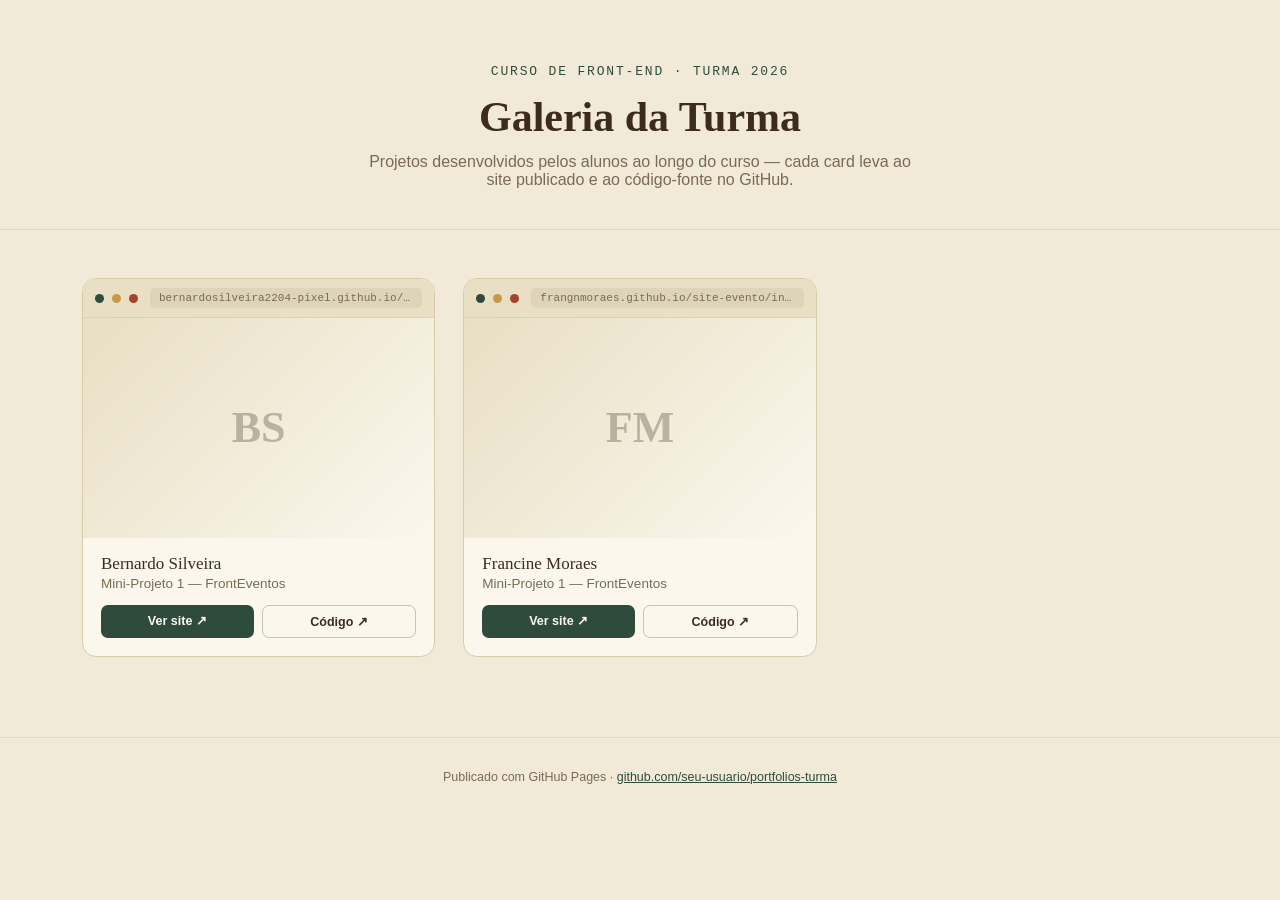
==== aroma-cafe.html @ 8d53fb56 "Add files via upload" ====
<!DOCTYPE html>
<html lang="pt-BR">
<head>
<meta charset="UTF-8">
<meta name="viewport" content="width=device-width, initial-scale=1">
<title>Galeria da Turma — Projetos dos Alunos</title>
<style>
  :root{
    --navy: #F1EAD9;
    --panel: #FBF7ED;
    --code-bg: #E8DFC4;
    --border-soft: #D8CBA8;
    --cyan: #2F4B3C;
    --teal: #A6432E;
    --yellow: #C79A4B;
    --rose: #2F4B3C;
    --ink: #3D2B1F;
    --ink-soft: #7A6A54;
  }
  *{box-sizing:border-box;}
  body{
    margin:0;
    background:var(--navy);
    color:var(--ink);
    font-family:'Calibri','Segoe UI',Arial,sans-serif;
  }
  .hero{
    padding:64px 40px 40px 40px;
    text-align:center;
    border-bottom:1px solid rgba(61,43,31,.1);
  }
  .hero .eyebrow{
    font-family:'Courier New',monospace;
    font-size:13px;
    letter-spacing:.14em;
    text-transform:uppercase;
    color:var(--cyan);
    margin-bottom:14px;
  }
  .hero h1{
    font-family:'Cambria',Georgia,serif;
    font-size:42px;
    margin:0 0 12px 0;
  }
  .hero p{
    color:var(--ink-soft);
    font-size:16px;
    max-width:560px;
    margin:0 auto;
  }
  .grid{
    max-width:1180px;
    margin:0 auto;
    padding:48px 32px 80px 32px;
    display:grid;
    grid-template-columns:repeat(auto-fill, minmax(300px, 1fr));
    gap:28px;
  }
  .card{
    background:var(--panel);
    border-radius:14px;
    overflow:hidden;
    border:1px solid var(--border-soft);
    transition:transform .18s ease, box-shadow .18s ease;
  }
  .card:hover{
    transform:translateY(-4px);
    box-shadow:0 14px 30px rgba(61,43,31,.14);
  }
  .browser-chrome{
    background:var(--code-bg);
    padding:9px 12px;
    display:flex;
    align-items:center;
    gap:8px;
    border-bottom:1px solid rgba(61,43,31,.08);
  }
  .dot{ width:9px; height:9px; border-radius:50%; }
  .dot.r{ background:var(--rose); }
  .dot.y{ background:var(--yellow); }
  .dot.g{ background:var(--teal); }
  .addr{
    flex:1;
    background:rgba(61,43,31,.06);
    border-radius:5px;
    font-family:'Courier New',monospace;
    font-size:11px;
    color:var(--ink-soft);
    padding:4px 9px;
    white-space:nowrap;
    overflow:hidden;
    text-overflow:ellipsis;
    margin-left:4px;
  }
  .preview{
    position:relative;
    width:100%;
    aspect-ratio:16/10;
    background:linear-gradient(135deg, var(--code-bg), var(--panel));
    overflow:hidden;
  }
  .preview img{
    width:100%;
    height:100%;
    object-fit:cover;
    object-position:top;
    display:block;
  }
  .fallback{
    position:absolute;
    inset:0;
    display:flex;
    align-items:center;
    justify-content:center;
    font-family:'Cambria',Georgia,serif;
    font-size:44px;
    font-weight:700;
    color:rgba(61,43,31,.3);
  }
  .info{ padding:16px 18px 18px 18px; }
  .info .name{
    font-family:'Cambria',Georgia,serif;
    font-size:17px;
    margin:0 0 2px 0;
  }
  .info .proj{
    color:var(--ink-soft);
    font-size:13.5px;
    margin:0 0 14px 0;
  }
  .links{ display:flex; gap:8px; }
  .links a{
    flex:1;
    text-align:center;
    text-decoration:none;
    font-size:12.5px;
    font-weight:700;
    padding:8px 10px;
    border-radius:7px;
    font-family:'Calibri','Segoe UI',Arial,sans-serif;
  }
  .btn-live{ background:var(--cyan); color:#FBF7ED; }
  .btn-live:hover{ filter:brightness(1.15); }
  .btn-code{ background:transparent; color:var(--ink); border:1px solid rgba(61,43,31,.25); }
  .btn-code:hover{ border-color:var(--ink); }
  .footer{
    text-align:center;
    padding:32px;
    color:var(--ink-soft);
    font-size:12.5px;
    border-top:1px solid rgba(61,43,31,.1);
  }
  .footer a{ color:var(--cyan); }
</style>
</head>
<body>

<div class="hero">
  <div class="eyebrow">Curso de Front-End · Turma 2026</div>
  <h1>Galeria da Turma</h1>
  <p>Projetos desenvolvidos pelos alunos ao longo do curso — cada card leva ao site publicado e ao código-fonte no GitHub.</p>
</div>

<div class="grid" id="gallery"></div>

<div class="footer">
  Publicado com GitHub Pages · <a href="#">github.com/seu-usuario/portfolios-turma</a>
</div>

<script>
  // ======================================================
  // EDITE AQUI: um objeto por aluno.
  // - name: nome do aluno
  // - project: título do projeto (ex: "Mini-Projeto 1 — FrontConf")
  // - liveUrl: link do site publicado (GitHub Pages do aluno)
  // - repoUrl: link do repositório no GitHub
  // - previewImg: opcional. Se deixar em branco, a galeria gera
  //   um preview automático a partir do liveUrl.
  // ======================================================
  const students = [
    {
      name: "Bernardo Silveira",
      project: "Mini-Projeto 1 — FrontEventos",
      liveUrl: "https://bernardosilveira2204-pixel.github.io/site-evento/",
      repoUrl: "https://github.com/bernardosilveira2204-pixel/site-evento",
      previewImg: ""
    },
    {
      name: "Francine Moraes",
      project: "Mini-Projeto 1 — FrontEventos",
      liveUrl: "https://frangnmoraes.github.io/site-evento/index.html",
      repoUrl: "https://github.com/frangnmoraes/site-evento",
      previewImg: ""
    }
  ];

  const accentClasses = ["r","y","g"];

  function screenshotUrl(liveUrl){
    // Serviço gratuito de captura de tela automática (sem chave de API).
    // Limite do plano gratuito: 50 capturas por dia — em turmas maiores,
    // ou após muitos recarregamentos, prefira usar previewImg com um print manual.
    return `https://api.microlink.io/?url=${encodeURIComponent(liveUrl)}&meta=false&screenshot=&embed=screenshot.url`;
  }

  function shortUrl(url){
    return url.replace(/^https?:\/\//,'');
  }

  function initials(name){
    return name.split(" ").map(p=>p[0]).slice(0,2).join("").toUpperCase();
  }

  const gallery = document.getElementById("gallery");

  students.forEach((s, i)=>{
    const img = s.previewImg || screenshotUrl(s.liveUrl);
    const dotColor = accentClasses[i % accentClasses.length];

    const card = document.createElement("div");
    card.className = "card";
    card.innerHTML = `
      <div class="browser-chrome">
        <span class="dot r"></span><span class="dot y"></span><span class="dot g"></span>
        <div class="addr">${shortUrl(s.liveUrl)}</div>
      </div>
      <div class="preview">
        <div class="fallback" style="background:linear-gradient(135deg, var(--code-bg), var(--panel));">${initials(s.name)}</div>
        <img src="${img}" alt="Preview de ${s.project}" loading="lazy"
             onerror="this.style.display='none'">
      </div>
      <div class="info">
        <p class="name">${s.name}</p>
        <p class="proj">${s.project}</p>
        <div class="links">
          <a class="btn-live" href="${s.liveUrl}" target="_blank" rel="noopener">Ver site ↗</a>
          <a class="btn-code" href="${s.repoUrl}" target="_blank" rel="noopener">Código ↗</a>
        </div>
      </div>
    `;
    gallery.appendChild(card);
  });
</script>

</body>
</html>
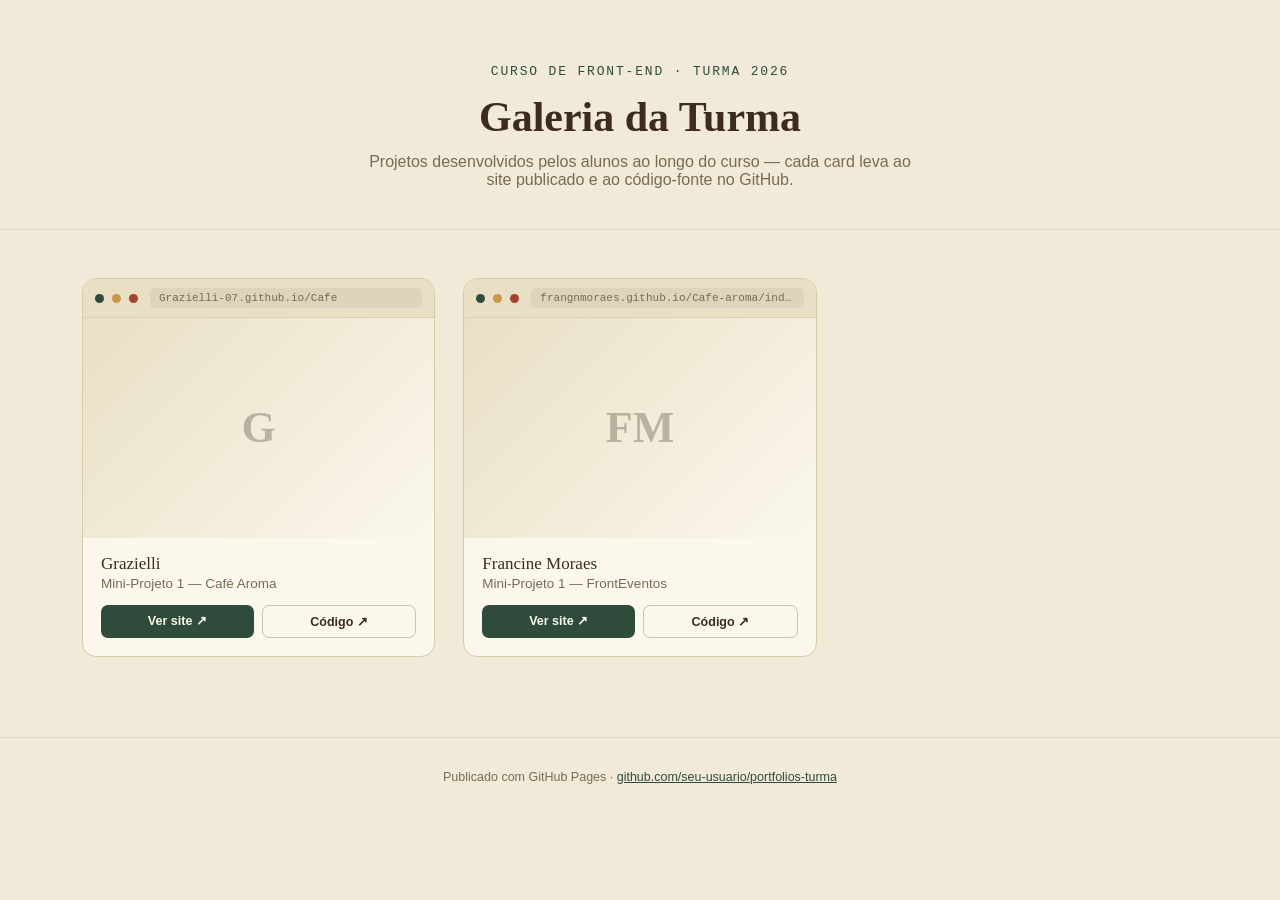
==== commit 2617c0cc: "Update aroma-cafe.html Páginas estudantes" ====
--- a/aroma-cafe.html
+++ b/aroma-cafe.html
@@ -179,17 +179,17 @@
   // ======================================================
   const students = [
     {
-      name: "Bernardo Silveira",
-      project: "Mini-Projeto 1 — FrontEventos",
-      liveUrl: "https://bernardosilveira2204-pixel.github.io/site-evento/",
-      repoUrl: "https://github.com/bernardosilveira2204-pixel/site-evento",
+      name: "Grazielli",
+      project: "Mini-Projeto 1 — Café Aroma",
+      liveUrl: "https://Grazielli-07.github.io/Cafe",
+      repoUrl: "https://github.com/Grazielli-07/Cafe",
       previewImg: ""
     },
     {
       name: "Francine Moraes",
       project: "Mini-Projeto 1 — FrontEventos",
-      liveUrl: "https://frangnmoraes.github.io/site-evento/index.html",
-      repoUrl: "https://github.com/frangnmoraes/site-evento",
+      liveUrl: "https://frangnmoraes.github.io/Cafe-aroma/index.html",
+      repoUrl: "https://github.com/frangnmoraes/Cafe-Aroma",
       previewImg: ""
     }
   ];
